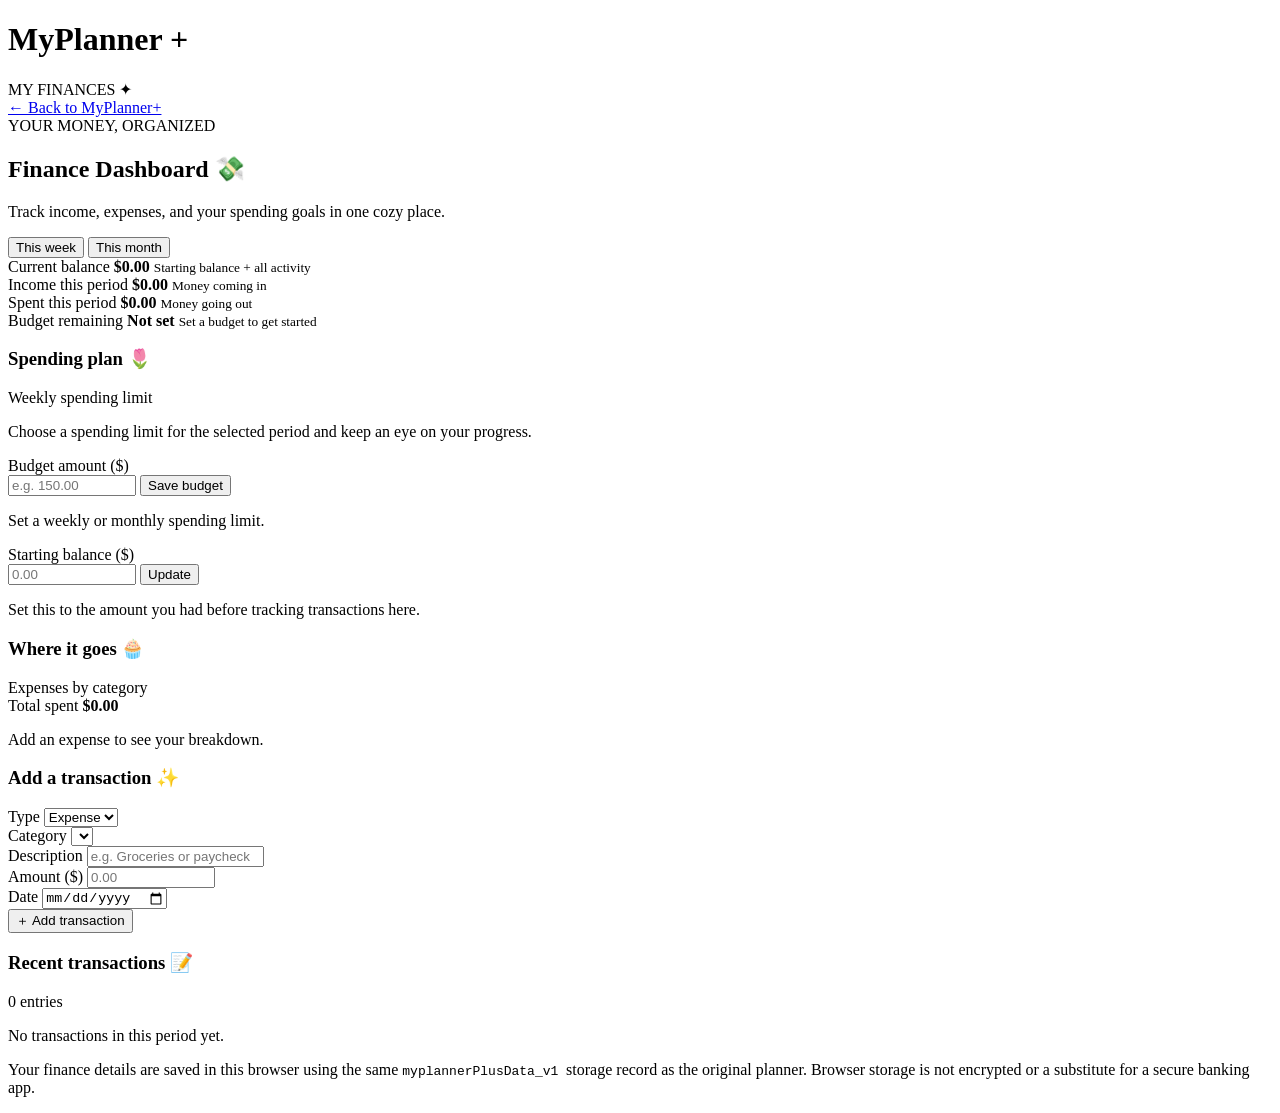
==== finance.html @ a2048776 "Add files via upload" ====
<!DOCTYPE html>
<html lang="en">
  <head>
    <meta charset="utf-8"/>
    <meta content="width=device-width, initial-scale=1.0" name="viewport"/>
    <title>
      MyPlanner+ Finance
    </title>
    <link href="css/finance.css" rel="stylesheet"/>
    <script defer="" src="js/finance.js">
    </script>
  </head>
  <body>
    <h1 class="app-title">
      MyPlanner
      <span>
        +
      </span>
    </h1>
    <main class="folder">
      <div class="folder-label">
        MY FINANCES ✦
      </div>
      <section class="paper finance-page" id="financePage">
        <div class="topline">
          <a class="back-link" href="MyPlannerPlus.html">
            ← Back to MyPlanner+
          </a>
          <span class="finance-muted" id="financePeriodDate">
          </span>
        </div>
        <div class="finance-heading">
          <div>
            <div class="finance-eyebrow">
              YOUR MONEY, ORGANIZED
            </div>
            <h2>
              Finance Dashboard 💸
            </h2>
            <p class="finance-muted">
              Track income, expenses, and your spending goals in one cozy place.
            </p>
          </div>
          <div aria-label="Summary period" class="finance-period">
            <button class="active" id="financeWeek" type="button">
              This week
            </button>
            <button id="financeMonth" type="button">
              This month
            </button>
          </div>
        </div>
        <div class="finance-stats">
          <article class="finance-stat balance">
            <span>
              Current balance
            </span>
            <strong id="financeBalance">
              $0.00
            </strong>
            <small>
              Starting balance + all activity
            </small>
          </article>
          <article class="finance-stat earned">
            <span>
              Income this period
            </span>
            <strong id="financeIncome">
              $0.00
            </strong>
            <small>
              Money coming in
            </small>
          </article>
          <article class="finance-stat spent">
            <span>
              Spent this period
            </span>
            <strong id="financeSpent">
              $0.00
            </strong>
            <small>
              Money going out
            </small>
          </article>
          <article class="finance-stat remaining">
            <span>
              Budget remaining
            </span>
            <strong id="financeRemaining">
              Not set
            </strong>
            <small id="financeBudgetHint">
              Set a budget to get started
            </small>
          </article>
        </div>
        <div class="finance-panels">
          <section class="finance-panel">
            <div class="finance-panel-title">
              <h3>
                Spending plan 🌷
              </h3>
              <span id="financePeriodLabel">
                Weekly spending limit
              </span>
            </div>
            <p class="finance-muted">
              Choose a spending limit for the selected period and keep an eye on your progress.
            </p>
            <form class="finance-inline-form" id="budgetForm">
              <label for="budgetAmount">
                Budget amount ($)
              </label>
              <div class="finance-input-row">
                <input id="budgetAmount" max="999999999" min="0" placeholder="e.g. 150.00" required="" step="0.01" type="number"/>
                <button type="submit">
                  Save budget
                </button>
              </div>
            </form>
            <div aria-label="Budget used" aria-valuemax="100" aria-valuemin="0" aria-valuenow="0" class="finance-progress" id="budgetProgress" role="progressbar">
              <div id="budgetProgressFill">
              </div>
            </div>
            <p class="finance-muted" id="budgetSummary">
              Set a weekly or monthly spending limit.
            </p>
            <form class="starting-balance" id="startingBalanceForm">
              <label for="startingBalance">
                Starting balance ($)
              </label>
              <div class="finance-input-row">
                <input id="startingBalance" max="999999999" min="0" placeholder="0.00" required="" step="0.01" type="number"/>
                <button type="submit">
                  Update
                </button>
              </div>
              <p class="finance-footnote">
                Set this to the amount you had before tracking transactions here.
              </p>
            </form>
          </section>
          <section class="finance-panel">
            <div class="finance-panel-title">
              <h3>
                Where it goes 🧁
              </h3>
              <span>
                Expenses by category
              </span>
            </div>
            <div class="finance-chart-row">
              <div aria-label="No expenses for this period" class="finance-donut" id="financeDonut" role="img">
                <div class="finance-donut-center">
                  <span>
                    Total spent
                  </span>
                  <strong id="financeDonutTotal">
                    $0.00
                  </strong>
                </div>
              </div>
              <div class="finance-legend" id="financeLegend">
                <p class="finance-muted">
                  Add an expense to see your breakdown.
                </p>
              </div>
            </div>
          </section>
        </div>
        <div class="finance-panels">
          <section class="finance-panel">
            <h3>
              Add a transaction ✨
            </h3>
            <form class="finance-transaction-form" id="transactionForm">
              <div class="finance-form-grid">
                <div>
                  <label for="transactionType">
                    Type
                  </label>
                  <select id="transactionType">
                    <option value="expense">
                      Expense
                    </option>
                    <option value="income">
                      Income
                    </option>
                  </select>
                </div>
                <div>
                  <label for="transactionCategory">
                    Category
                  </label>
                  <select id="transactionCategory">
                  </select>
                </div>
              </div>
              <label for="transactionDescription">
                Description
              </label>
              <input id="transactionDescription" maxlength="100" placeholder="e.g. Groceries or paycheck" required=""/>
              <div class="finance-form-grid">
                <div>
                  <label for="transactionAmount">
                    Amount ($)
                  </label>
                  <input id="transactionAmount" max="999999999" min="0.01" placeholder="0.00" required="" step="0.01" type="number"/>
                </div>
                <div>
                  <label for="transactionDate">
                    Date
                  </label>
                  <input id="transactionDate" required="" type="date"/>
                </div>
              </div>
              <button class="finance-add-button" type="submit">
                ＋ Add transaction
              </button>
              <p aria-live="polite" class="finance-message" id="financeMessage">
              </p>
            </form>
          </section>
          <section class="finance-panel">
            <div class="finance-panel-title">
              <h3>
                Recent transactions 📝
              </h3>
              <span id="transactionCount">
                0 entries
              </span>
            </div>
            <div class="finance-transaction-list" id="transactionList">
              <p class="finance-muted finance-empty">
                No transactions in this period yet.
              </p>
            </div>
          </section>
        </div>
        <p class="notice">
          Your finance details are saved in this browser using the same
          <code>
            myplannerPlusData_v1
          </code>
          storage record as the original planner. Browser storage is not encrypted or a substitute for a secure banking app.
        </p>
      </section>
    </main>
  </body>
</html>
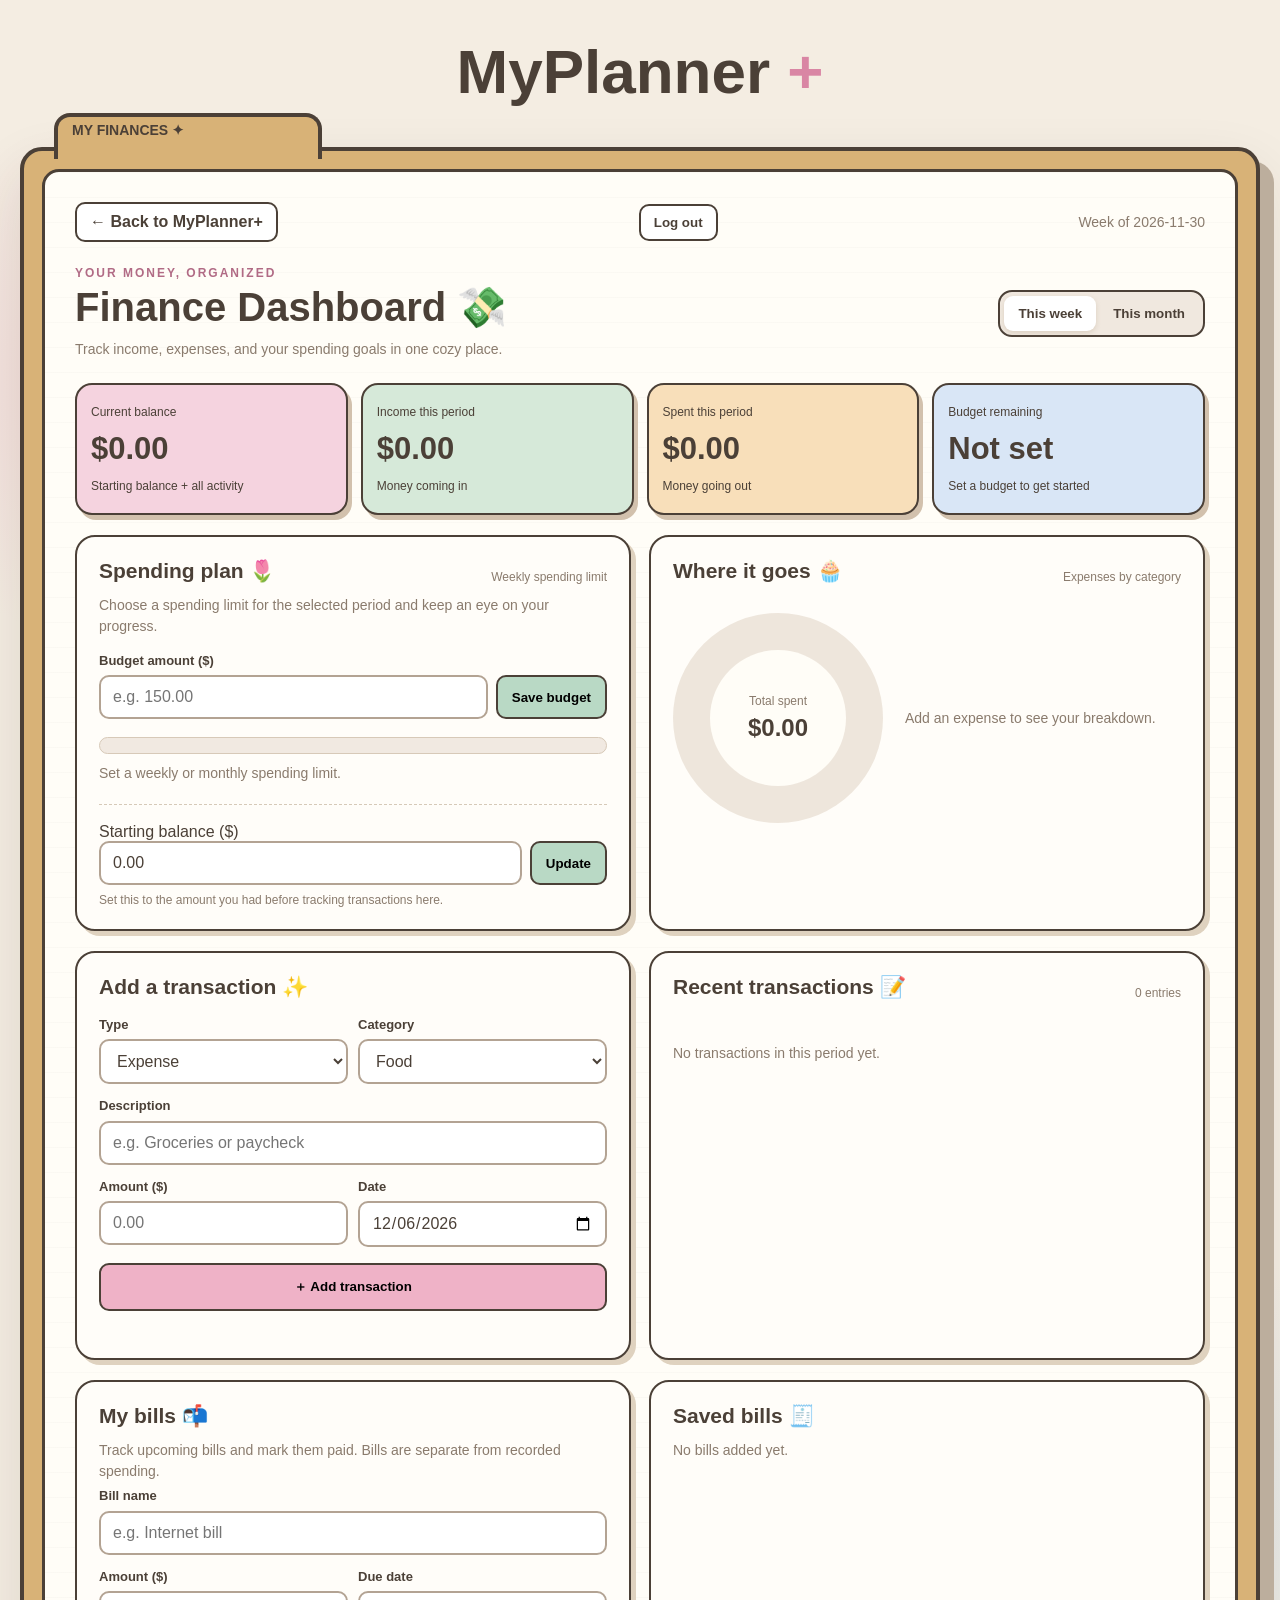
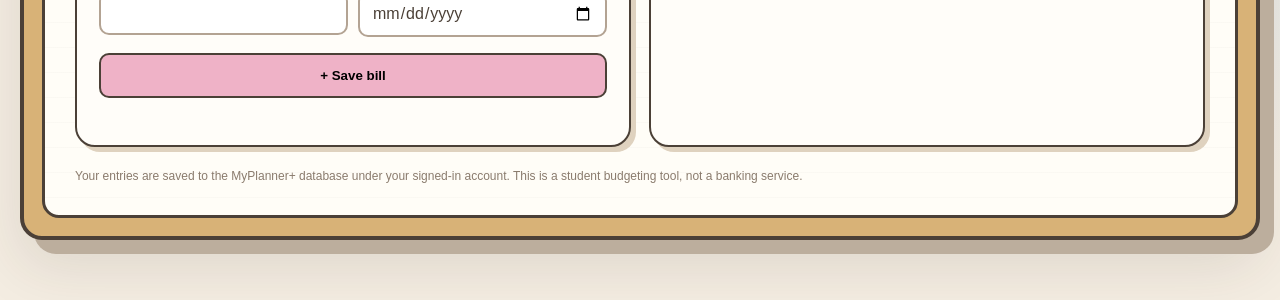
==== commit d717b182: "Update finance.html" ====
--- a/finance.html
+++ b/finance.html
@@ -7,6 +7,7 @@
       MyPlanner+ Finance
     </title>
     <link href="css/finance.css" rel="stylesheet"/>
+    <script defer src="js/api.js"></script>
     <script defer="" src="js/finance.js">
     </script>
   </head>
@@ -26,6 +27,7 @@
           <a class="back-link" href="MyPlannerPlus.html">
             ← Back to MyPlanner+
           </a>
+          <button class="back-link" id="logoutButton" type="button">Log out</button>
           <span class="finance-muted" id="financePeriodDate">
           </span>
         </div>
@@ -114,7 +116,7 @@
                 Budget amount ($)
               </label>
               <div class="finance-input-row">
-                <input id="budgetAmount" max="999999999" min="0" placeholder="e.g. 150.00" required="" step="0.01" type="number"/>
+                <input id="budgetAmount" max="99999999.99" min="0" placeholder="e.g. 150.00" required="" step="0.01" type="number"/>
                 <button type="submit">
                   Save budget
                 </button>
@@ -132,7 +134,7 @@
                 Starting balance ($)
               </label>
               <div class="finance-input-row">
-                <input id="startingBalance" max="999999999" min="0" placeholder="0.00" required="" step="0.01" type="number"/>
+                <input id="startingBalance" max="99999999.99" min="0" placeholder="0.00" required="" step="0.01" type="number"/>
                 <button type="submit">
                   Update
                 </button>
@@ -207,7 +209,7 @@
                   <label for="transactionAmount">
                     Amount ($)
                   </label>
-                  <input id="transactionAmount" max="999999999" min="0.01" placeholder="0.00" required="" step="0.01" type="number"/>
+                  <input id="transactionAmount" max="99999999.99" min="0.01" placeholder="0.00" required="" step="0.01" type="number"/>
                 </div>
                 <div>
                   <label for="transactionDate">
@@ -239,13 +241,31 @@
             </div>
           </section>
         </div>
-        <p class="notice">
-          Your finance details are saved in this browser using the same
-          <code>
-            myplannerPlusData_v1
-          </code>
-          storage record as the original planner. Browser storage is not encrypted or a substitute for a secure banking app.
-        </p>
+        <div class="finance-panels">
+          <section class="finance-panel">
+            <h3>My bills 📬</h3>
+            <p class="finance-muted">Track upcoming bills and mark them paid. Bills are separate from recorded spending.</p>
+            <form id="billForm" class="finance-transaction-form">
+              <label for="billName">Bill name</label>
+              <input id="billName" maxlength="255" placeholder="e.g. Internet bill" required>
+              <div class="finance-form-grid">
+                <div><label for="billAmount">Amount ($)</label>
+                  <input id="billAmount" type="number" min="0" max="99999999.99" step="0.01" required></div>
+                <div><label for="billDueDate">Due date</label>
+                  <input id="billDueDate" type="date"></div>
+              </div>
+              <button class="finance-add-button" type="submit">+ Save bill</button>
+              <p id="billMessage" class="finance-message" role="status"></p>
+            </form>
+          </section>
+          <section class="finance-panel">
+            <h3>Saved bills 🧾</h3>
+            <div id="billList" class="finance-transaction-list">
+              <p class="finance-muted">No bills added yet.</p>
+            </div>
+          </section>
+        </div>
+        <p class="notice">Your entries are saved to the MyPlanner+ database under your signed-in account. This is a student budgeting tool, not a banking service.</p>
       </section>
     </main>
   </body>
--- a/css/finance.css
+++ b/css/finance.css
@@ -0,0 +1,516 @@
+* {
+  box-sizing: border-box;
+  margin: 0;
+  padding: 0;
+}
+
+:root {
+  --cream: #fffaf0;
+  --paper: #fffdf7;
+  --brown: #4b4037;
+  --muted: #8a7b6d;
+  --pink: #efb2c7;
+  --pink-dark: #d986a4;
+  --green: #b9d9c5;
+  --blue: #b9d6ed;
+  --yellow: #f5df91;
+  --purple: #d6c1e8;
+  --orange: #efbd94;
+  --folder: #d8b277;
+  --shadow: #bcae9d;
+}
+
+body {
+  font-family: "Trebuchet MS","Comic Sans MS",Arial,sans-serif;
+  background: radial-gradient(circle at 10% 20%,rgba(239,178,199,.35),transparent 14%),radial-gradient(circle at 90% 80%,rgba(185,214,237,.35),transparent 15%),#f4ede2;
+  color: var(--brown);
+  min-height: 100vh;
+  padding: 36px 20px 60px;
+}
+
+.app-title {
+  text-align: center;
+  font-size: clamp(38px,6vw,62px);
+  margin-bottom: 40px;
+}
+
+.app-title span {
+  color: var(--pink-dark);
+}
+
+.folder {
+  max-width: 1300px;
+  margin: auto;
+  background: var(--folder);
+  border: 4px solid var(--brown);
+  border-radius: 22px;
+  padding: 18px;
+  box-shadow: 14px 14px 0 var(--shadow),0 25px 60px rgba(60,45,30,.12);
+  position: relative;
+}
+
+.folder:before {
+  content: "";
+  position: absolute;
+  width: 260px;
+  height: 42px;
+  left: 30px;
+  top: -38px;
+  background: var(--folder);
+  border: 4px solid var(--brown);
+  border-bottom: none;
+  border-radius: 16px 16px 0 0;
+}
+
+.folder-label {
+  position: absolute;
+  left: 48px;
+  top: -29px;
+  font-weight: bold;
+  font-size: 14px;
+  z-index: 2;
+}
+
+.paper {
+  background: linear-gradient(rgba(75,64,55,.025) 1px,transparent 1px),var(--paper);
+  background-size: 100% 25px;
+  border: 3px solid var(--brown);
+  border-radius: 17px;
+  min-height: 700px;
+  padding: 30px;
+  position: relative;
+}
+
+.topline {
+  display: flex;
+  justify-content: space-between;
+  align-items: center;
+  gap: 12px;
+  flex-wrap: wrap;
+  margin-bottom: 24px;
+}
+
+.back-link {
+  display: inline-block;
+  color: var(--brown);
+  text-decoration: none;
+  border: 2px solid var(--brown);
+  border-radius: 10px;
+  background: #fff;
+  padding: 9px 13px;
+  font-weight: bold;
+}
+
+.finance-heading,.finance-panel-title {
+  display: flex;
+  justify-content: space-between;
+  align-items: center;
+  gap: 14px;
+  flex-wrap: wrap;
+}
+
+.finance-heading {
+  margin-bottom: 23px;
+}
+
+.finance-heading h2 {
+  font-size: clamp(28px,4vw,40px);
+  margin: 4px 0 8px;
+}
+
+.finance-eyebrow {
+  font-size: 12px;
+  letter-spacing: 2px;
+  font-weight: 800;
+  color: #b16b85;
+}
+
+.finance-muted {
+  color: var(--muted);
+  font-size: 14px;
+  line-height: 1.5;
+}
+
+.finance-period {
+  display: flex;
+  background: #f0e8df;
+  border: 2px solid var(--brown);
+  padding: 4px;
+  border-radius: 14px;
+  gap: 3px;
+}
+
+.finance-period button {
+  background: transparent;
+  border: 0;
+  padding: 10px 14px;
+  border-radius: 9px;
+  cursor: pointer;
+  font-weight: 700;
+  color: var(--brown);
+}
+
+.finance-period button.active {
+  background: white;
+  box-shadow: 0 2px 5px #b4a18a55;
+}
+
+.finance-stats {
+  display: grid;
+  grid-template-columns: repeat(4,minmax(0,1fr));
+  gap: 13px;
+  margin-bottom: 20px;
+}
+
+.finance-stat {
+  border: 2px solid var(--brown);
+  border-radius: 17px;
+  padding: 18px 14px;
+  min-width: 0;
+  box-shadow: 4px 5px 0 #d2c1ad;
+}
+
+.finance-stat.balance {
+  background: #f5d3df;
+}
+
+.finance-stat.earned {
+  background: #d6e9d9;
+}
+
+.finance-stat.spent {
+  background: #f8dfba;
+}
+
+.finance-stat.remaining {
+  background: #d9e6f6;
+}
+
+.finance-stat span,.finance-stat small {
+  display: block;
+  font-size: 12px;
+  line-height: 1.5;
+}
+
+.finance-stat strong {
+  display: block;
+  font-size: clamp(20px,2.6vw,31px);
+  margin: 10px 0;
+  overflow-wrap: anywhere;
+}
+
+.finance-negative {
+  color: #aa354a;
+}
+
+.finance-panels {
+  display: grid;
+  grid-template-columns: 1fr 1fr;
+  gap: 18px;
+  margin-bottom: 20px;
+}
+
+.finance-panel {
+  border: 2px solid var(--brown);
+  border-radius: 20px;
+  background: #fffdf9;
+  padding: 22px;
+  box-shadow: 5px 5px 0 #dfd2bf;
+  min-width: 0;
+}
+
+.finance-panel h3 {
+  font-size: 21px;
+  margin-bottom: 12px;
+}
+
+.finance-panel-title span {
+  font-size: 12px;
+  color: var(--muted);
+}
+
+.finance-inline-form {
+  margin: 16px 0 12px;
+}
+
+.finance-inline-form label,.finance-transaction-form label {
+  display: block;
+  font-size: 13px;
+  font-weight: 700;
+  margin-bottom: 7px;
+}
+
+.finance-input-row {
+  display: flex;
+  gap: 8px;
+}
+
+.finance-input-row input {
+  flex: 1;
+  min-width: 0;
+}
+
+.finance-panel input,.finance-panel select {
+  padding: 11px 12px;
+  border: 2px solid #b3a393;
+  border-radius: 10px;
+  background: white;
+  font: inherit;
+  width: 100%;
+  color: var(--brown);
+}
+
+.finance-input-row button,.finance-add-button {
+  border: 2px solid var(--brown);
+  border-radius: 10px;
+  background: var(--green);
+  font-weight: 800;
+  cursor: pointer;
+  padding: 10px 14px;
+}
+
+.finance-progress {
+  height: 17px;
+  background: #f1e9e1;
+  border: 1px solid #d7c9b8;
+  border-radius: 20px;
+  overflow: hidden;
+  margin: 18px 0 9px;
+}
+
+.finance-progress div {
+  height: 100%;
+  width: 0;
+  background: #83b99b;
+  transition: width .2s;
+}
+
+.starting-balance {
+  border-top: 1px dashed #d6c9b8;
+  padding-top: 18px;
+  margin-top: 20px;
+}
+
+.finance-footnote {
+  font-size: 12px;
+  color: var(--muted);
+  margin-top: 8px;
+}
+
+.finance-chart-row {
+  display: flex;
+  align-items: center;
+  gap: 22px;
+  margin-top: 18px;
+  flex-wrap: wrap;
+}
+
+.finance-donut {
+  height: 210px;
+  width: 210px;
+  max-width: 100%;
+  aspect-ratio: 1;
+  border-radius: 50%;
+  display: grid;
+  place-items: center;
+  flex-shrink: 0;
+  background: conic-gradient(#eee6dc 0% 100%);
+}
+
+.finance-donut-center {
+  width: 65%;
+  height: 65%;
+  border-radius: 50%;
+  background: var(--paper);
+  display: flex;
+  flex-direction: column;
+  justify-content: center;
+  align-items: center;
+  text-align: center;
+  padding: 8px;
+}
+
+.finance-donut-center span {
+  font-size: 12px;
+  color: var(--muted);
+}
+
+.finance-donut-center strong {
+  font-size: clamp(17px,2.5vw,24px);
+  margin-top: 6px;
+  overflow-wrap: anywhere;
+}
+
+.finance-legend {
+  flex: 1;
+  min-width: 145px;
+}
+
+.finance-legend-item {
+  display: flex;
+  align-items: center;
+  gap: 7px;
+  font-size: 12px;
+  margin: 10px 0;
+}
+
+.finance-legend-item i {
+  width: 11px;
+  height: 11px;
+  border-radius: 3px;
+  flex-shrink: 0;
+}
+
+.finance-legend-item span {
+  flex: 1;
+}
+
+.finance-legend-item strong {
+  white-space: nowrap;
+}
+
+.finance-transaction-form {
+  display: grid;
+  gap: 8px;
+}
+
+.finance-transaction-form label {
+  margin-top: 6px;
+  margin-bottom: 0;
+}
+
+.finance-form-grid {
+  display: grid;
+  grid-template-columns: 1fr 1fr;
+  gap: 10px;
+}
+
+.finance-form-grid label {
+  margin-bottom: 7px;
+}
+
+.finance-add-button {
+  background: var(--pink);
+  margin-top: 8px;
+  padding: 13px;
+}
+
+.finance-message {
+  font-size: 13px;
+  min-height: 17px;
+  color: #377e53;
+}
+
+.finance-transaction-list {
+  max-height: 360px;
+  overflow-y: auto;
+  margin-top: 12px;
+}
+
+.finance-transaction {
+  display: flex;
+  align-items: center;
+  gap: 10px;
+  padding: 12px 0;
+  border-bottom: 1px solid #eee5da;
+}
+
+.finance-transaction>div {
+  flex: 1;
+  min-width: 0;
+}
+
+.finance-transaction strong,.finance-transaction small {
+  display: block;
+  overflow-wrap: anywhere;
+}
+
+.finance-transaction small {
+  color: var(--muted);
+  font-size: 12px;
+  margin-top: 3px;
+}
+
+.finance-transaction>span {
+  font-weight: 800;
+  white-space: nowrap;
+}
+
+.finance-plus {
+  color: #31784b;
+}
+
+.finance-minus {
+  color: #b44961;
+}
+
+.finance-transaction button {
+  border: 0;
+  background: #f8e6e9;
+  color: #9c4052;
+  border-radius: 8px;
+  cursor: pointer;
+  font-size: 20px;
+  padding: 2px 10px;
+}
+
+.finance-empty {
+  padding: 20px 0;
+}
+
+.notice {
+  font-size: 12px;
+  color: var(--muted);
+  margin-top: 14px;
+  line-height: 1.5;
+}
+
+@media (max-width:1050px) {
+  .finance-stats {
+    grid-template-columns: repeat(2,minmax(0,1fr));
+  }
+  .finance-panels {
+    grid-template-columns: 1fr;
+  }
+}
+
+@media (max-width:550px) {
+  body {
+    padding: 25px 10px 50px;
+  }
+  .folder {
+    padding: 12px;
+  }
+  .paper {
+    padding: 18px;
+    border-radius: 12px;
+  }
+  .finance-stats {
+    grid-template-columns: 1fr 1fr;
+  }
+  .finance-stat {
+    padding: 12px 10px;
+  }
+  .finance-stat strong {
+    font-size: 20px;
+  }
+  .finance-panel {
+    padding: 15px;
+  }
+  .finance-donut {
+    width: 190px;
+    height: 190px;
+  }
+  .finance-input-row {
+    flex-wrap: wrap;
+  }
+  .finance-input-row button {
+    width: 100%;
+  }
+  .finance-form-grid {
+    grid-template-columns: 1fr;
+  }
+  .folder:before {
+    width: 190px;
+  }
+}
